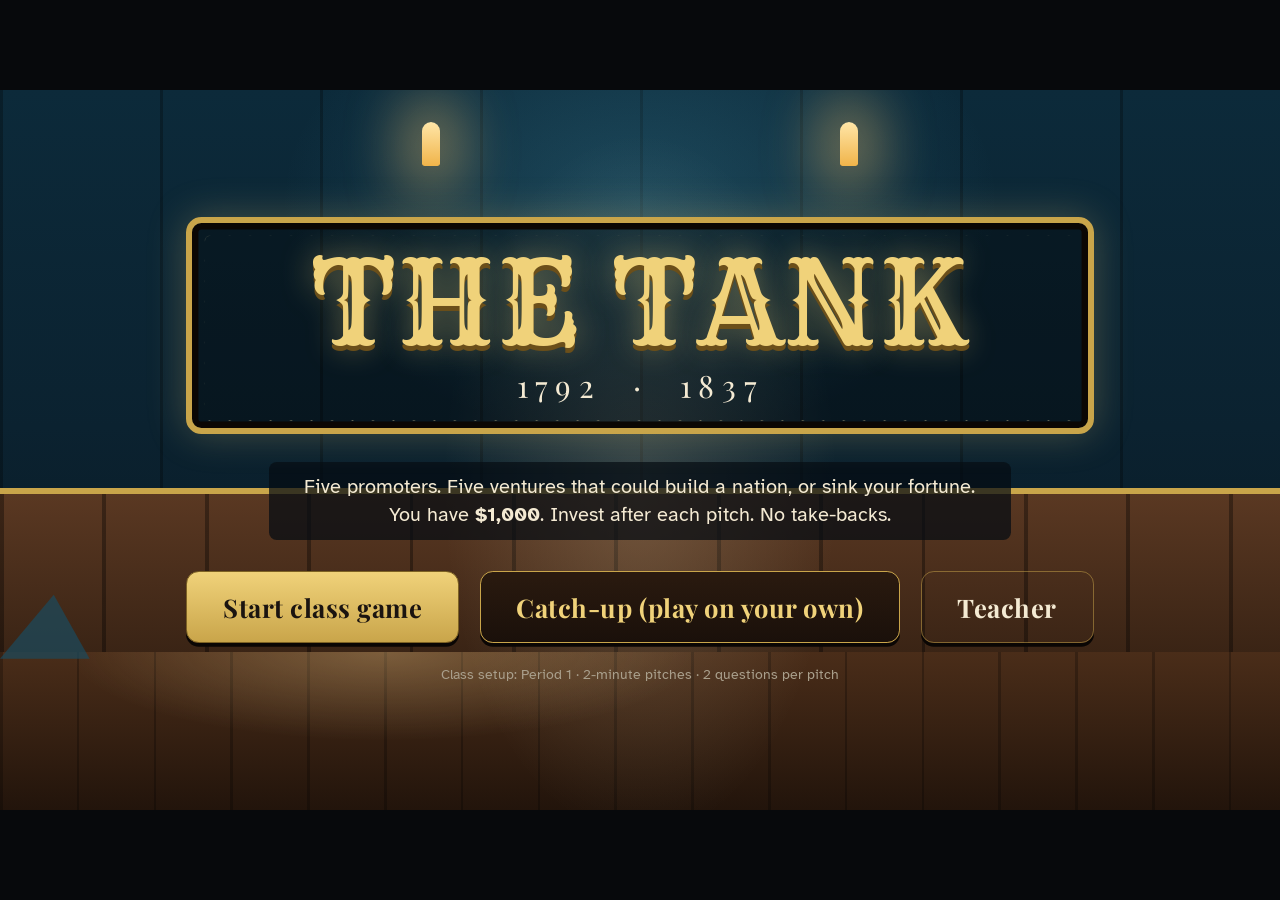
==== index.html @ 0b0d0261 "Build The Tank: Shark Tank-style Transportation Revolution game site Static GitHub Pages site for th" ====
<!doctype html>
<html lang="en">
<head>
  <meta charset="utf-8">
  <meta name="viewport" content="width=device-width, initial-scale=1">
  <title>The Tank: 1792–1837</title>
  <meta name="description" content="A Shark Tank-style investing game for the Transportation Revolution. Hear five pitches, invest $1,000, and find out where they are now.">
  <link rel="icon" href="data:image/svg+xml,%3Csvg xmlns='http://www.w3.org/2000/svg' viewBox='0 0 64 64'%3E%3Cpath d='M6 44 Q30 30 38 6 Q44 30 58 44 Z' fill='%23c9a54a'/%3E%3Cpath d='M2 50 Q17 42 32 50 T62 50' stroke='%232b8fa8' stroke-width='5' fill='none'/%3E%3C/svg%3E">
  <link rel="preconnect" href="https://fonts.googleapis.com">
  <link rel="preconnect" href="https://fonts.gstatic.com" crossorigin>
  <link href="https://fonts.googleapis.com/css2?family=Atkinson+Hyperlegible:ital,wght@0,400;0,700;1,400&family=Playfair+Display:ital,wght@0,700;0,900;1,700&family=Rye&display=swap" rel="stylesheet">
  <link rel="stylesheet" href="css/style.css">
</head>
<body>
  <main id="app" class="screen" aria-live="polite">
    <noscript><p style="padding:2rem">The Tank needs JavaScript turned on.</p></noscript>
  </main>
  <script type="module" src="js/app.js"></script>
</body>
</html>
---- css/style.css ----
/* The Tank: a Shark Tank set, lit by gaslight, in the early republic.
   Everything is sized in cqw (percent of the 16:9 screen width) so it reads the same on a
   projector, a laptop and a Chromebook. */

:root {
  --night: #07090c;
  --tank: #0b2230;          /* the blue wash of the set */
  --tank-2: #12394b;
  --water: #2b8fa8;
  --wood: #3a2415;
  --wood-2: #5a3822;
  --brass: #c9a54a;
  --brass-2: #f0d27a;
  --cream: #f4ead3;
  --paper: #efe3c6;
  --ink: #1b1410;
  --red: #b3342e;
  --green: #4f8a4a;
  --muted: #a99f8c;
  --display: 'Rye', 'Playfair Display', Georgia, serif;
  --serif: 'Playfair Display', Georgia, serif;
  --sans: 'Atkinson Hyperlegible', system-ui, sans-serif;
}

* { box-sizing: border-box; }
html, body { margin: 0; height: 100%; }
body {
  background: var(--night);
  color: var(--cream);
  font-family: var(--sans);
  display: grid;
  place-items: center;
  overflow: hidden;
}

/* 16:9 screen, letterboxed */
.screen {
  position: relative;
  width: min(100vw, 177.78vh);
  height: min(56.25vw, 100vh);
  container-type: size;
  overflow: hidden;
  background: var(--tank);
  font-size: 1.6cqw;
}

button { font: inherit; color: inherit; cursor: pointer; }
button:focus-visible, input:focus-visible, select:focus-visible { outline: 0.25cqw solid var(--brass-2); outline-offset: 0.2cqw; }

/* ---------- the set ---------- */
.set { position: absolute; inset: 0; }
.set .wall {
  position: absolute; inset: 0 0 22% 0;
  background:
    radial-gradient(ellipse 40% 60% at 50% 20%, rgba(90,190,220,.22), transparent 70%),
    repeating-linear-gradient(90deg, rgba(0,0,0,.28) 0 0.25cqw, transparent 0.25cqw 12.5cqw),
    linear-gradient(180deg, #0c2a3a 0%, #0b2230 60%, #081a25 100%);
}
.set .wall::after {           /* wainscot */
  content: ''; position: absolute; left: 0; right: 0; bottom: 0; height: 28%;
  background:
    repeating-linear-gradient(90deg, rgba(0,0,0,.35) 0 0.3cqw, transparent 0.3cqw 8cqw),
    linear-gradient(180deg, var(--wood-2), var(--wood));
  border-top: 0.5cqw solid var(--brass);
}
.set .floor {
  position: absolute; left: 0; right: 0; bottom: 0; height: 22%;
  background:
    radial-gradient(ellipse 35% 80% at 30% 0%, rgba(255,220,150,.28), transparent 70%),
    repeating-linear-gradient(90deg, rgba(0,0,0,.25) 0 0.2cqw, transparent 0.2cqw 6cqw),
    linear-gradient(180deg, #4a2d19, #22140b);
}
.set .lamp { position: absolute; top: 12%; width: 2cqw; height: 5cqw; border-radius: 1cqw 1cqw 0.3cqw 0.3cqw;
  background: linear-gradient(#ffe6a8, #f0b44a); box-shadow: 0 0 4cqw 2cqw rgba(255,200,110,.35); }
.set .lamp { top: 4.5%; width: 1.4cqw; height: 3.4cqw; }
.set .lamp.l { left: 33%; } .set .lamp.r { right: 33%; }
.set .sign {
  position: absolute; top: 3.5%; left: 50%; transform: translateX(-50%);
  font-family: var(--display); font-size: 3cqw; letter-spacing: .3cqw; color: var(--brass-2);
  padding: .4cqw 2cqw; border: .3cqw solid var(--brass); border-radius: .4cqw;
  background: rgba(0,0,0,.35); text-shadow: 0 0 1.2cqw rgba(240,210,122,.5);
}
.spot { position: absolute; pointer-events: none; inset: 0;
  background: radial-gradient(ellipse 22% 70% at var(--spot-x, 25%) 55%, rgba(255,236,190,.18), transparent 70%); }

/* ---------- common UI ---------- */
.btn {
  display: inline-flex; align-items: center; gap: .6em; justify-content: center;
  padding: .7em 1.4em; border-radius: .5em; border: .15cqw solid var(--brass);
  background: linear-gradient(180deg, #2a1a0f, #1a100a); color: var(--brass-2);
  font-family: var(--serif); font-weight: 700; font-size: 1.5cqw; letter-spacing: .02em;
  box-shadow: 0 .3cqw 0 #0a0604, 0 0 0 transparent; transition: transform .08s, box-shadow .2s;
}
.btn:hover { box-shadow: 0 .3cqw 0 #0a0604, 0 0 1.5cqw rgba(240,210,122,.25); }
.btn:active { transform: translateY(.2cqw); box-shadow: 0 .1cqw 0 #0a0604; }
.btn.primary { background: linear-gradient(180deg, var(--brass-2), var(--brass)); color: var(--ink); border-color: #7d6224; }
.btn.ghost { background: transparent; border-color: rgba(201,165,74,.5); color: var(--cream); }
.btn.big { font-size: 2cqw; }
.btn.small { font-size: 1.1cqw; padding: .45em .9em; }
.btn[disabled] { opacity: .4; cursor: default; }

.kicker { font-family: var(--sans); text-transform: uppercase; letter-spacing: .25em; font-size: 1.1cqw; color: var(--brass); font-weight: 700; }
.panel {
  background: rgba(5,12,18,.78); border: .15cqw solid rgba(201,165,74,.45); border-radius: .8cqw;
  box-shadow: 0 1cqw 3cqw rgba(0,0,0,.5); backdrop-filter: blur(4px);
}
.topbar {
  position: absolute; top: 1.4cqw; left: 1.6cqw; right: 1.6cqw; display: flex; justify-content: space-between; align-items: center;
  z-index: 5; pointer-events: none;
}
.topbar > * { pointer-events: auto; }
.chip { font-size: 1.05cqw; padding: .35em .8em; border-radius: 99em; background: rgba(0,0,0,.45); border: .1cqw solid rgba(201,165,74,.4); color: var(--cream); }
.chip b { color: var(--brass-2); }
.homebtn { background: none; border: none; color: var(--muted); font-size: 1.05cqw; }
.homebtn:hover { color: var(--cream); }

/* ---------- lobby ---------- */
.lobby { position: absolute; inset: 0; display: grid; place-items: center; text-align: center; }
.marquee { position: relative; padding: 2.4cqw 5cqw 2.2cqw; }
.marquee .bulbs { position: absolute; inset: 0; border: .5cqw solid var(--brass); border-radius: 1.2cqw;
  background: rgba(0,0,0,.35);
  box-shadow: inset 0 0 0 .5cqw #0b0704, 0 0 3cqw rgba(240,210,122,.25); }
.marquee .bulbs::before { content: ''; position: absolute; inset: .55cqw; border-radius: .8cqw;
  background: radial-gradient(circle, #ffe9a8 0 .28cqw, transparent .32cqw) 0 0 / 1.6cqw 1.6cqw;
  -webkit-mask: linear-gradient(#000 0 0) content-box, linear-gradient(#000 0 0); -webkit-mask-composite: xor; mask-composite: exclude;
  padding: .45cqw; animation: bulbs 1.6s steps(2) infinite; }
@keyframes bulbs { 50% { opacity: .55; } }
.marquee h1 { position: relative; margin: 0; font-family: var(--display); font-weight: 400; font-size: 9cqw; line-height: .95; color: var(--brass-2);
  text-shadow: 0 .4cqw 0 #6b4f1a, 0 0 2.5cqw rgba(240,210,122,.45); letter-spacing: .2cqw; }
.marquee .years { position: relative; font-family: var(--serif); font-size: 2.4cqw; color: var(--cream); letter-spacing: .6cqw; margin-top: .6cqw; }
.lobby .sub { background: rgba(5,12,18,.72); padding: .8cqw 1.6cqw; border-radius: .6cqw; font-size: 1.6cqw; color: var(--cream); max-width: 58cqw; margin: 2.2cqw auto 2.4cqw; line-height: 1.4; }
.lobby .choices { display: flex; gap: 1.6cqw; justify-content: center; flex-wrap: wrap; }
.lobby .meta { margin-top: 1.8cqw; font-size: 1.1cqw; color: var(--muted); }
.fin { position: absolute; bottom: 21%; width: 7cqw; height: 5cqw; background: #1a4a5e; clip-path: polygon(0 100%, 60% 0, 100% 100%); opacity: .7; animation: swim 14s linear infinite; }
@keyframes swim { from { left: -8%; } to { left: 108%; } }

/* ---------- character ---------- */
.actor { position: absolute; bottom: 4%; left: 4%; height: 84%; aspect-ratio: 400 / 520; z-index: 2; transition: left .9s cubic-bezier(.2,.8,.2,1), opacity .5s; }
.actor.offstage { left: -40%; opacity: 0; }
.actor svg.char, .actor .sprite { width: 100%; height: 100%; display: block; overflow: visible; }
.actor .sprite { position: relative; }
.actor .sprite img { position: absolute; inset: 0; width: 100%; height: 100%; object-fit: contain; object-position: bottom; visibility: hidden; }
.actor .bob, .actor .sprite { animation: breathe 3.2s ease-in-out infinite; transform-origin: 50% 100%; }
.actor.talking .bob, .actor.talking .sprite { animation-duration: 1.6s; }
@keyframes breathe { 50% { transform: translateY(-.4%) scaleY(1.006); } }
.actor .m-mid, .actor .m-open, .actor .eyes-shut { display: none; }
.actor[data-mouth="mid"] .m-closed, .actor[data-mouth="open"] .m-closed { display: none; }
.actor[data-mouth="mid"] .m-mid, .actor[data-mouth="open"] .m-open { display: inline; }
.actor[data-blink="1"] .eyes-open { display: none; }
.actor[data-blink="1"] .eyes-shut { display: inline; }
.actor .shadow { position: absolute; left: 12%; right: 12%; bottom: -2%; height: 5%; border-radius: 50%; background: rgba(0,0,0,.45); filter: blur(.6cqw); z-index: -1; }

/* ---------- intro (the hallway) ---------- */
.intro { position: absolute; inset: 0; }
.intro .card { position: absolute; right: 5%; top: 16%; width: 50%; padding: 2.4cqw 2.8cqw; }
.intro .year { font-family: var(--display); font-size: 10cqw; line-height: .9; color: var(--brass-2); text-shadow: 0 .4cqw 0 #6b4f1a; }
.intro .place { font-family: var(--serif); font-style: italic; font-size: 2.2cqw; color: var(--cream); margin: .4cqw 0 1.6cqw; }
.intro .who { font-family: var(--serif); font-size: 3cqw; font-weight: 900; color: var(--cream); margin: 0; }
.intro .role { color: var(--muted); font-size: 1.35cqw; margin: .3cqw 0 1cqw; }
.intro .tagline { font-style: italic; font-size: 1.5cqw; margin-bottom: 1.4cqw; }
.intro .seeking { border-top: .12cqw solid rgba(201,165,74,.4); padding-top: 1.2cqw; font-size: 1.6cqw; }
.intro .seeking b { color: var(--brass-2); font-family: var(--serif); }
.intro .go { margin-top: 1.8cqw; display: flex; gap: 1cqw; align-items: center; }
.door { position: absolute; left: 3%; top: 10%; width: 36%; height: 72%; border: .5cqw solid var(--brass); border-bottom: none; border-radius: 16cqw 16cqw 0 0;
  background: radial-gradient(ellipse at 50% 100%, rgba(255,230,170,.35), rgba(0,0,0,.6) 70%); }
.stamp-year { animation: stampin .5s cubic-bezier(.2,1.6,.4,1) both; }
@keyframes stampin { from { transform: scale(1.6); opacity: 0; } }

/* ---------- pitch ---------- */
.easel { position: absolute; right: 4%; top: 13%; width: 46%; height: 50%; }
.exhibit {
  position: absolute; inset: 0; background: var(--paper); color: var(--ink); border-radius: .4cqw;
  box-shadow: 0 1.4cqw 3cqw rgba(0,0,0,.55), inset 0 0 6cqw rgba(120,90,40,.25);
  padding: 2.4cqw 2.8cqw; display: flex; flex-direction: column; justify-content: center;
  border: .5cqw solid #6b4a2b; transform: rotate(-.8deg);
  animation: flip .45s cubic-bezier(.2,.9,.3,1.2) both;
}
.exhibit.empty { display: none; }
@keyframes flip { from { transform: rotate(-.8deg) translateY(-4%) rotateX(35deg); opacity: 0; } }
.exhibit .label { font-weight: 700; letter-spacing: .3em; font-size: 1.1cqw; color: var(--red); text-transform: uppercase; }
.exhibit .big { font-family: var(--serif); font-weight: 900; font-size: 4.6cqw; line-height: 1.02; margin: .6cqw 0 .8cqw; }
.exhibit .small { font-size: 1.8cqw; line-height: 1.3; color: #3b2e22; }
.exhibit .art { position: absolute; right: 2cqw; bottom: 1.4cqw; width: 11cqw; opacity: .9; }
.exhibit-tabs { position: absolute; right: 4%; top: 64.5%; width: 46%; display: flex; gap: .5cqw; flex-wrap: wrap; }
.exhibit-tabs span { font-size: .95cqw; padding: .2em .6em; border-radius: .3em; background: rgba(244,234,211,.14); color: var(--cream); }

.captions { position: absolute; left: 3%; right: 3%; bottom: 9%; z-index: 4; text-align: center; min-height: 11cqw; display: flex; align-items: flex-end; justify-content: center; }
.captions .line { display: inline; font-size: 2.35cqw; line-height: 1.45; font-weight: 700; padding: .25em .6em; border-radius: .3em;
  background: rgba(3,8,12,.82); box-decoration-break: clone; -webkit-box-decoration-break: clone; }
.captions .w { color: rgba(244,234,211,.45); transition: color .12s; }
.captions .w.said { color: var(--cream); }
.captions.off { display: none; }

.transport { position: absolute; left: 3%; right: 3%; bottom: 2.2%; z-index: 5; display: flex; align-items: center; gap: 1cqw; }
.transport .bar { flex: 1; height: .5cqw; background: rgba(255,255,255,.15); border-radius: 1cqw; overflow: hidden; cursor: pointer; }
.transport .bar i { display: block; height: 100%; width: 0; background: var(--brass); }
.transport .time { font-variant-numeric: tabular-nums; font-size: 1.05cqw; color: var(--muted); min-width: 8cqw; text-align: center; }
.icon { width: 3.2cqw; height: 3.2cqw; border-radius: 50%; border: .12cqw solid rgba(201,165,74,.6); background: rgba(0,0,0,.45); color: var(--brass-2);
  display: grid; place-items: center; font-size: 1.3cqw; padding: 0; }
.icon svg { width: 45%; height: 45%; fill: currentColor; }
.bigplay { position: absolute; left: 50%; top: 42%; transform: translate(-50%, -50%); z-index: 6; }

/* ---------- questions ---------- */
.qa { position: absolute; inset: 0; }
.qa .actor { height: 62%; left: 1%; bottom: 3%; }
.qa .head { position: absolute; left: 4%; top: 9%; right: 4%; display: flex; justify-content: space-between; align-items: end; }
.qa h2, .decide h2, .closed h2, .reveal h2 { font-family: var(--serif); font-weight: 900; font-size: 3.2cqw; margin: .2cqw 0 0; color: var(--cream); }
.qa .count { font-size: 1.4cqw; color: var(--brass-2); }
.qlist { position: absolute; right: 4%; top: 20%; width: 50%; display: flex; flex-direction: column; gap: .8cqw; }
.qbtn { text-align: left; padding: 1cqw 1.3cqw; border-radius: .6cqw; border: .12cqw solid rgba(201,165,74,.45); background: rgba(5,12,18,.8); font-size: 1.55cqw; line-height: 1.3; display: flex; gap: 1cqw; align-items: baseline; }
.qbtn .n { font-family: var(--display); color: var(--brass); font-size: 1.4cqw; min-width: 1.6cqw; }
.qbtn:hover { border-color: var(--brass-2); background: rgba(20,40,55,.9); }
.qbtn.asked { border-color: var(--water); background: rgba(43,143,168,.18); }
.qbtn.asked::after { content: 'asked'; margin-left: auto; font-size: .95cqw; text-transform: uppercase; letter-spacing: .15em; color: var(--water); }
.qbtn.spent { opacity: .38; }
.bubble { position: absolute; left: 26%; top: 20%; width: 44%; max-height: 64%; overflow: auto; padding: 1.8cqw 2cqw; background: var(--cream); color: var(--ink); border-radius: 1.2cqw;
  font-size: 1.85cqw; line-height: 1.45; box-shadow: 0 1cqw 3cqw rgba(0,0,0,.5); z-index: 4; }
.bubble::before { content: ''; position: absolute; left: -1.6cqw; top: 40%; border: 1cqw solid transparent; border-right: 1.6cqw solid var(--cream); }
.bubble .asked-q { font-weight: 700; color: #6b4a2b; font-size: 1.35cqw; margin-bottom: .8cqw; }
.bubble .caret { display: inline-block; width: .5ch; background: var(--ink); animation: blink 1s steps(2) infinite; }
@keyframes blink { 50% { opacity: 0; } }
.bubble .back { margin-top: 1.2cqw; }
.bubble .back .btn { font-size: 1.2cqw; }
.qa .foot { position: absolute; right: 4%; bottom: 5%; display: flex; gap: 1cqw; }

/* ---------- decision ---------- */
.decide, .closed { position: absolute; inset: 0; display: grid; place-items: center; }
.decide .panel, .closed .panel { width: 64%; padding: 2.6cqw 3.2cqw; text-align: center; }
.decide p, .closed p { font-size: 1.7cqw; line-height: 1.45; margin: .8cqw 0; }
.decide .rules { text-align: left; margin: 1.4cqw auto; max-width: 46cqw; font-size: 1.5cqw; line-height: 1.5; }
.decide .rules li { margin: .3cqw 0; }
.timer { font-family: var(--display); font-size: 7cqw; color: var(--brass-2); margin: .6cqw 0; font-variant-numeric: tabular-nums; }
.timer.done { color: var(--red); animation: blink 1s steps(2) 3; }
.final-banner { display: inline-block; background: var(--red); color: #fff; font-weight: 700; letter-spacing: .15em; text-transform: uppercase; font-size: 1.2cqw; padding: .4em 1em; border-radius: .3em; margin-bottom: .6cqw; }
.ledger { display: flex; gap: 1.2cqw; justify-content: center; align-items: stretch; margin: 1.4cqw 0; }
.ledger .cell { background: rgba(0,0,0,.35); border-radius: .6cqw; padding: .9cqw 1.4cqw; min-width: 13cqw; }
.ledger .cell .k { font-size: 1cqw; letter-spacing: .15em; text-transform: uppercase; color: var(--muted); }
.ledger .cell .v { font-family: var(--serif); font-weight: 900; font-size: 2.8cqw; color: var(--brass-2); font-variant-numeric: tabular-nums; }
.offer { display: flex; justify-content: center; align-items: center; gap: 1cqw; margin: 1cqw 0 1.4cqw; }
.offer label { font-size: 1.6cqw; }
.money { display: inline-flex; align-items: center; background: var(--cream); color: var(--ink); border-radius: .5cqw; padding: 0 .8cqw; font-size: 2.6cqw; font-family: var(--serif); font-weight: 900; }
.money input { width: 12cqw; border: none; background: transparent; font: inherit; color: inherit; padding: .4cqw .2cqw; }
.money input:focus { outline: none; }
input[type=range].slider { width: 60%; accent-color: var(--brass); }
.err { color: #ff9b8f; font-size: 1.3cqw; min-height: 1.6cqw; }

/* ---------- reveal ---------- */
.reveal { position: absolute; inset: 0; }
.paper {
  position: absolute; left: 42%; top: 48%; width: 64%; height: 80%; transform: translate(-50%, -50%) rotate(-.6deg);
  background: var(--paper); color: var(--ink); padding: 2cqw 3cqw; border-radius: .2cqw;
  box-shadow: 0 2cqw 5cqw rgba(0,0,0,.6), inset 0 0 8cqw rgba(120,90,40,.3);
  animation: spin-in .9s cubic-bezier(.2,.9,.3,1) both; display: flex; flex-direction: column;
}
@keyframes spin-in { from { transform: translate(-50%, -50%) rotate(-540deg) scale(.1); opacity: 0; } }
.paper .mast { text-align: center; border-bottom: .35cqw double var(--ink); padding-bottom: .4cqw; }
.paper .mast .name { font-family: var(--display); font-size: 3.4cqw; letter-spacing: .1cqw; }
.paper .mast .dateline { display: flex; justify-content: space-between; font-size: 1cqw; letter-spacing: .15em; text-transform: uppercase; border-top: .12cqw solid var(--ink); margin-top: .3cqw; padding-top: .3cqw; }
.paper h3 { font-family: var(--serif); font-weight: 900; font-size: 3.4cqw; line-height: 1.05; margin: 1cqw 0 .3cqw; text-align: center; text-transform: uppercase; }
.paper .subhead { font-family: var(--serif); font-style: italic; text-align: center; font-size: 1.7cqw; margin-bottom: 1cqw; }
.paper .cols { columns: 2; column-gap: 2.4cqw; column-rule: .1cqw solid rgba(27,20,16,.35); font-size: 1.32cqw; line-height: 1.42; flex: 1; overflow: hidden; }
.paper .cols p { margin: 0 0 .7cqw; }
.paper .impact { font-weight: 700; }
.payout-stamp {
  position: absolute; right: 2.5%; top: 38%; width: 21%; transform: rotate(-7deg); z-index: 3;
  border: .45cqw solid var(--red); color: var(--red); background: rgba(239,227,198,.9); border-radius: .6cqw; padding: .6cqw 1.4cqw; text-align: center;
  font-family: var(--serif); font-weight: 900; animation: stampin .45s cubic-bezier(.2,1.6,.4,1) 1s both;
}
.payout-stamp.win { border-color: var(--green); color: var(--green); }
.payout-stamp .k { font-size: 1.05cqw; letter-spacing: .2em; text-transform: uppercase; }
.payout-stamp .v { font-size: 4.2cqw; line-height: 1; }
.payout-stamp .you { font-family: var(--sans); font-size: 1.2cqw; margin-top: .3cqw; color: var(--ink); }
.reveal .nav { position: absolute; bottom: 4%; right: 2.5%; width: 21%; display: flex; flex-direction: column-reverse; align-items: stretch; gap: .8cqw; z-index: 5; }
.reveal .curtain { position: absolute; inset: 0; display: grid; place-items: center; text-align: center; }
.reveal .curtain .panel { padding: 3cqw 4cqw; width: 60%; }
.summary { width: 100%; border-collapse: collapse; font-size: 1.5cqw; margin: 1cqw 0; }
.summary th, .summary td { padding: .5cqw .8cqw; border-bottom: .1cqw solid rgba(201,165,74,.3); text-align: left; }
.summary td.num, .summary th.num { text-align: right; font-variant-numeric: tabular-nums; }
.summary tfoot td { font-weight: 700; color: var(--brass-2); border-bottom: none; font-size: 1.8cqw; }

/* ---------- teacher ---------- */
.teacher { position: absolute; inset: 0; display: flex; flex-direction: column; padding: 4.5cqw 3cqw 2cqw; }
.teacher h2 { font-family: var(--serif); font-size: 2.6cqw; margin: 0 0 1cqw; }
.tabs { display: flex; gap: .5cqw; border-bottom: .12cqw solid rgba(201,165,74,.4); margin-bottom: 1.4cqw; }
.tabs button { background: none; border: none; padding: .7cqw 1.2cqw; font-size: 1.3cqw; color: var(--muted); border-bottom: .3cqw solid transparent; }
.tabs button[aria-selected="true"] { color: var(--brass-2); border-color: var(--brass); }
.tpane { flex: 1; overflow: auto; font-size: 1.3cqw; line-height: 1.45; padding-right: 1cqw; }
.tpane h3 { font-family: var(--serif); font-size: 1.8cqw; margin: 1.4cqw 0 .6cqw; color: var(--brass-2); }
.tpane .row { display: flex; gap: 1.2cqw; align-items: center; margin: .8cqw 0; flex-wrap: wrap; }
.tpane select, .tpane input[type=number], .tpane input[type=text], .tpane input[type=password] {
  font: inherit; background: var(--cream); color: var(--ink); border: none; border-radius: .4cqw; padding: .4cqw .7cqw; }
.order { list-style: none; padding: 0; margin: .6cqw 0; display: flex; flex-direction: column; gap: .5cqw; max-width: 60cqw; }
.order li { display: flex; align-items: center; gap: 1cqw; background: rgba(0,0,0,.35); border-radius: .4cqw; padding: .5cqw .9cqw; }
.order li .n { font-family: var(--display); color: var(--brass); width: 2cqw; }
.order li .t { flex: 1; }
.lock { position: absolute; inset: 0; display: grid; place-items: center; }
.lock .panel { padding: 3cqw 3.6cqw; width: 44%; text-align: center; }
.lock input { font-size: 1.8cqw; width: 100%; margin: 1.2cqw 0 .6cqw; padding: .6cqw 1cqw; border-radius: .5cqw; border: none; background: var(--cream); color: var(--ink); text-align: center; }
.calc { border-collapse: collapse; font-size: 1.4cqw; }
.calc td, .calc th { padding: .4cqw .8cqw; text-align: left; border-bottom: .1cqw solid rgba(201,165,74,.25); }
.calc td.num { text-align: right; font-variant-numeric: tabular-nums; }
.calc input { width: 9cqw; }
.note-list { margin: .3cqw 0 1cqw 1.2cqw; padding: 0; }
.note-list li { margin: .3cqw 0; }
.faqnote { margin: .5cqw 0 .9cqw; }
.faqnote .q { font-weight: 700; }
.faqnote .n { color: var(--muted); }
.board { border-collapse: collapse; font-size: 1.3cqw; margin-top: .6cqw; }
.board td, .board th { padding: .35cqw .7cqw; border-bottom: .1cqw solid rgba(201,165,74,.25); }
.board td.num { text-align: right; font-variant-numeric: tabular-nums; }
.board input { width: 7cqw; }
.board input.name { width: 12cqw; }

.toast { position: absolute; left: 50%; bottom: 4%; transform: translateX(-50%); background: var(--cream); color: var(--ink); padding: .6cqw 1.4cqw; border-radius: .5cqw; font-size: 1.3cqw; z-index: 20; }

@media (prefers-reduced-motion: reduce) {
  *, *::before, *::after { animation-duration: .01ms !important; animation-iteration-count: 1 !important; transition-duration: .01ms !important; }
}
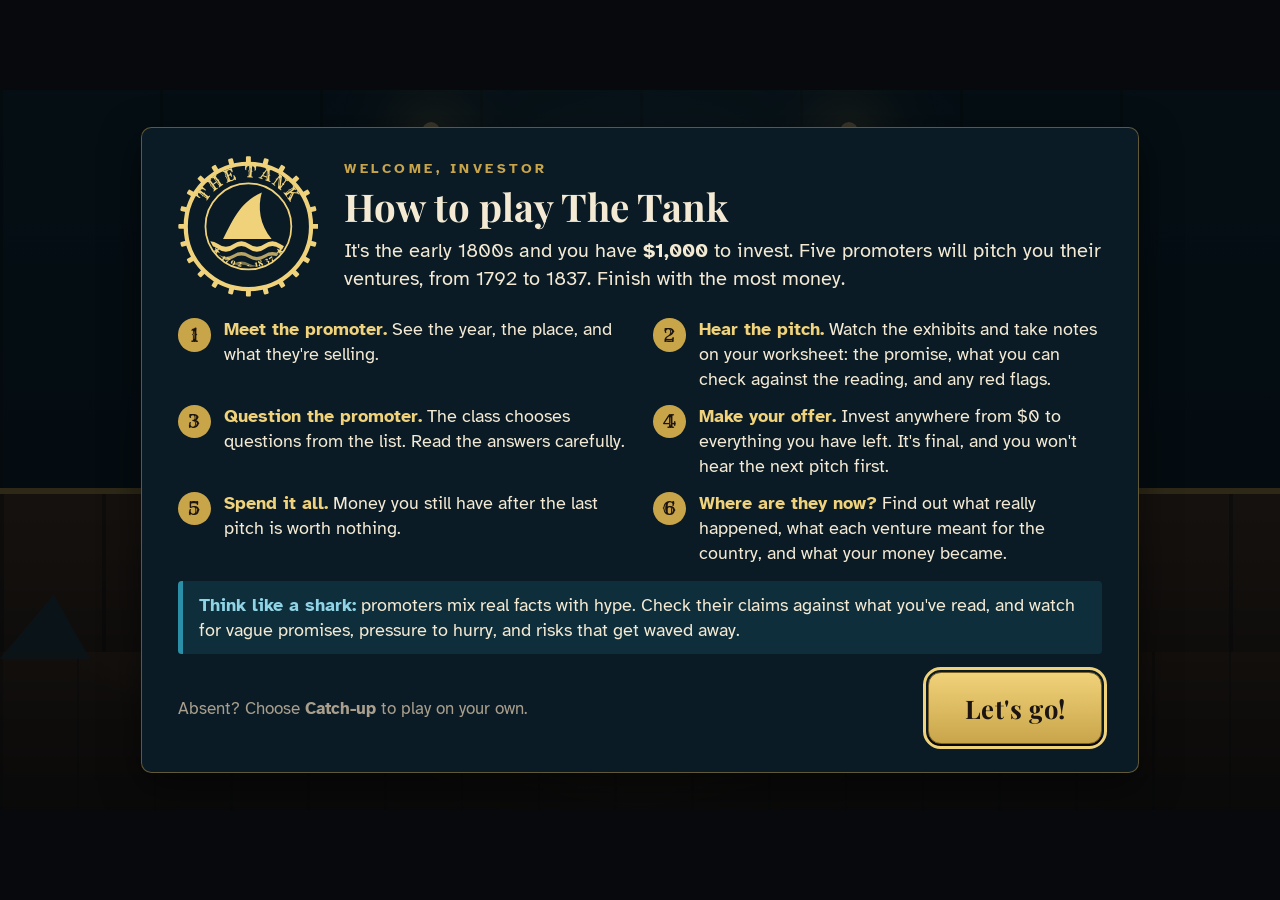
==== commit eddd650e: "Add wall emblem, venture logos on podiums, directions panel, clear button - "The Tank" emblem (js/ta" ====
--- a/index.html
+++ b/index.html
@@ -6,9 +6,7 @@
   <title>The Tank: 1792–1837</title>
   <meta name="description" content="A Shark Tank-style investing game for the Transportation Revolution. Hear five pitches, invest $1,000, and find out where they are now.">
   <link rel="icon" href="data:image/svg+xml,%3Csvg xmlns='http://www.w3.org/2000/svg' viewBox='0 0 64 64'%3E%3Cpath d='M6 44 Q30 30 38 6 Q44 30 58 44 Z' fill='%23c9a54a'/%3E%3Cpath d='M2 50 Q17 42 32 50 T62 50' stroke='%232b8fa8' stroke-width='5' fill='none'/%3E%3C/svg%3E">
-  <link rel="preconnect" href="https://fonts.googleapis.com">
-  <link rel="preconnect" href="https://fonts.gstatic.com" crossorigin>
-  <link href="https://fonts.googleapis.com/css2?family=Atkinson+Hyperlegible:ital,wght@0,400;0,700;1,400&family=Playfair+Display:ital,wght@0,700;0,900;1,700&family=Rye&display=swap" rel="stylesheet">
+  <link rel="stylesheet" href="css/fonts.css">
   <link rel="stylesheet" href="css/style.css">
 </head>
 <body>
--- a/css/fonts.css
+++ b/css/fonts.css
@@ -0,0 +1,12 @@
+/* Self-hosted fonts (latin subset), so the site works even where Google Fonts is blocked. */
+@font-face { font-family: 'Abril Fatface'; font-style: normal; font-weight: 400; font-display: swap; src: url(../assets/fonts/abril-fatface-400.woff2) format('woff2'); }
+@font-face { font-family: 'Alfa Slab One'; font-style: normal; font-weight: 400; font-display: swap; src: url(../assets/fonts/alfa-slab-one-400.woff2) format('woff2'); }
+@font-face { font-family: 'Atkinson Hyperlegible'; font-style: italic; font-weight: 400; font-display: swap; src: url(../assets/fonts/atkinson-hyperlegible-400-italic.woff2) format('woff2'); }
+@font-face { font-family: 'Atkinson Hyperlegible'; font-style: normal; font-weight: 400; font-display: swap; src: url(../assets/fonts/atkinson-hyperlegible-400.woff2) format('woff2'); }
+@font-face { font-family: 'Atkinson Hyperlegible'; font-style: normal; font-weight: 700; font-display: swap; src: url(../assets/fonts/atkinson-hyperlegible-700.woff2) format('woff2'); }
+@font-face { font-family: 'Lobster'; font-style: normal; font-weight: 400; font-display: swap; src: url(../assets/fonts/lobster-400.woff2) format('woff2'); }
+@font-face { font-family: 'Playfair Display'; font-style: italic; font-weight: 700; font-display: swap; src: url(../assets/fonts/playfair-display-700-italic.woff2) format('woff2'); }
+@font-face { font-family: 'Playfair Display'; font-style: normal; font-weight: 700; font-display: swap; src: url(../assets/fonts/playfair-display-700.woff2) format('woff2'); }
+@font-face { font-family: 'Playfair Display'; font-style: normal; font-weight: 900; font-display: swap; src: url(../assets/fonts/playfair-display-900.woff2) format('woff2'); }
+@font-face { font-family: 'Rye'; font-style: normal; font-weight: 400; font-display: swap; src: url(../assets/fonts/rye-400.woff2) format('woff2'); }
+@font-face { font-family: 'Sancreek'; font-style: normal; font-weight: 400; font-display: swap; src: url(../assets/fonts/sancreek-400.woff2) format('woff2'); }
--- a/css/style.css
+++ b/css/style.css
@@ -137,6 +137,7 @@
 /* ---------- character ---------- */
 .actor { position: absolute; bottom: 4%; left: 4%; height: 84%; aspect-ratio: 400 / 520; z-index: 2; transition: left .9s cubic-bezier(.2,.8,.2,1), opacity .5s; }
 .actor.offstage { left: -40%; opacity: 0; }
+.actor:has(.sprite) { bottom: 0; }
 .actor svg.char, .actor .sprite { width: 100%; height: 100%; display: block; overflow: visible; }
 .actor .sprite { position: relative; }
 .actor .sprite img { position: absolute; inset: 0; width: 100%; height: 100%; object-fit: contain; object-position: bottom; visibility: hidden; }
@@ -152,46 +153,73 @@
 
 /* ---------- intro (the hallway) ---------- */
 .intro { position: absolute; inset: 0; }
-.intro .card { position: absolute; right: 5%; top: 16%; width: 50%; padding: 2.4cqw 2.8cqw; }
-.intro .year { font-family: var(--display); font-size: 10cqw; line-height: .9; color: var(--brass-2); text-shadow: 0 .4cqw 0 #6b4f1a; }
-.intro .place { font-family: var(--serif); font-style: italic; font-size: 2.2cqw; color: var(--cream); margin: .4cqw 0 1.6cqw; }
+.intro .card { position: absolute; right: 4%; top: 12%; width: 52%; padding: 1.8cqw 2.6cqw; }
+.intro .year { font-family: var(--display); font-size: 7cqw; line-height: .9; color: var(--brass-2); text-shadow: 0 .4cqw 0 #6b4f1a; }
+.intro .place { font-family: var(--serif); font-style: italic; font-size: 2cqw; color: var(--cream); margin: .2cqw 0 1cqw; }
 .intro .who { font-family: var(--serif); font-size: 3cqw; font-weight: 900; color: var(--cream); margin: 0; }
 .intro .role { color: var(--muted); font-size: 1.35cqw; margin: .3cqw 0 1cqw; }
-.intro .tagline { font-style: italic; font-size: 1.5cqw; margin-bottom: 1.4cqw; }
-.intro .seeking { border-top: .12cqw solid rgba(201,165,74,.4); padding-top: 1.2cqw; font-size: 1.6cqw; }
+.intro .tagline { font-style: italic; font-size: 1.4cqw; margin-bottom: 1cqw; }
+.intro .seeking { border-top: .12cqw solid rgba(201,165,74,.4); padding-top: 1cqw; font-size: 1.5cqw; }
 .intro .seeking b { color: var(--brass-2); font-family: var(--serif); }
-.intro .go { margin-top: 1.8cqw; display: flex; gap: 1cqw; align-items: center; }
+.prospectus { display: grid; grid-template-columns: auto 1fr; gap: .45cqw 1.2cqw; margin: 1.1cqw 0 0; font-size: 1.3cqw; line-height: 1.3; }
+.prospectus dt { color: var(--brass); font-weight: 700; text-transform: uppercase; letter-spacing: .08em; font-size: .95cqw; padding-top: .2cqw; }
+.prospectus dd { margin: 0; color: var(--cream); }
+.intro .go { margin-top: 1.4cqw; display: flex; gap: 1cqw; align-items: center; }
 .door { position: absolute; left: 3%; top: 10%; width: 36%; height: 72%; border: .5cqw solid var(--brass); border-bottom: none; border-radius: 16cqw 16cqw 0 0;
   background: radial-gradient(ellipse at 50% 100%, rgba(255,230,170,.35), rgba(0,0,0,.6) 70%); }
 .stamp-year { animation: stampin .5s cubic-bezier(.2,1.6,.4,1) both; }
 @keyframes stampin { from { transform: scale(1.6); opacity: 0; } }
 
 /* ---------- pitch ---------- */
-.easel { position: absolute; right: 4%; top: 13%; width: 46%; height: 50%; }
+.easel { position: absolute; right: 2.5%; top: 9%; width: 53%; z-index: 3; perspective: 120cqw; }
 .exhibit {
-  position: absolute; inset: 0; background: var(--paper); color: var(--ink); border-radius: .4cqw;
-  box-shadow: 0 1.4cqw 3cqw rgba(0,0,0,.55), inset 0 0 6cqw rgba(120,90,40,.25);
-  padding: 2.4cqw 2.8cqw; display: flex; flex-direction: column; justify-content: center;
-  border: .5cqw solid #6b4a2b; transform: rotate(-.8deg);
+  position: relative; background: var(--paper); color: var(--ink); border-radius: .5cqw;
+  box-shadow: 0 1.4cqw 3cqw rgba(0,0,0,.55), inset 0 0 6cqw rgba(120,90,40,.22);
+  padding: 1.3cqw 1.6cqw 1.4cqw; display: flex; flex-direction: column; gap: .5cqw;
+  border: .45cqw solid #6b4a2b; transform: rotate(-.5deg);
   animation: flip .45s cubic-bezier(.2,.9,.3,1.2) both;
 }
-.exhibit.empty { display: none; }
-@keyframes flip { from { transform: rotate(-.8deg) translateY(-4%) rotateX(35deg); opacity: 0; } }
-.exhibit .label { font-weight: 700; letter-spacing: .3em; font-size: 1.1cqw; color: var(--red); text-transform: uppercase; }
-.exhibit .big { font-family: var(--serif); font-weight: 900; font-size: 4.6cqw; line-height: 1.02; margin: .6cqw 0 .8cqw; }
-.exhibit .small { font-size: 1.8cqw; line-height: 1.3; color: #3b2e22; }
-.exhibit .art { position: absolute; right: 2cqw; bottom: 1.4cqw; width: 11cqw; opacity: .9; }
-.exhibit-tabs { position: absolute; right: 4%; top: 64.5%; width: 46%; display: flex; gap: .5cqw; flex-wrap: wrap; }
-.exhibit-tabs span { font-size: .95cqw; padding: .2em .6em; border-radius: .3em; background: rgba(244,234,211,.14); color: var(--cream); }
-
-.captions { position: absolute; left: 3%; right: 3%; bottom: 9%; z-index: 4; text-align: center; min-height: 11cqw; display: flex; align-items: flex-end; justify-content: center; }
+@keyframes flip { from { transform: rotate(-.5deg) translateY(-4%) rotateX(35deg); opacity: 0; } }
+.ex-head { display: flex; justify-content: space-between; align-items: center; }
+.exhibit .label { font-weight: 700; letter-spacing: .3em; font-size: 1cqw; color: var(--red); text-transform: uppercase; }
+.dots { display: flex; gap: .35cqw; }
+.dots i { width: .7cqw; height: .7cqw; border-radius: 50%; border: .12cqw solid #8a6a44; }
+.dots i.past { background: #8a6a44; }
+.dots i.now { background: var(--red); border-color: var(--red); }
+.ex-title { font-family: var(--serif); font-weight: 900; font-size: 2.7cqw; line-height: 1.05; }
+.ex-body { flex: 1; min-height: 0; display: grid; grid-template-columns: 63% 1fr; gap: 1.3cqw; align-items: start; }
+.ex-art { width: 100%; aspect-ratio: 400 / 300; background: #f7efdc; border: .15cqw solid #8a6a44; border-radius: .4cqw; overflow: hidden; }
+.ex-art svg { width: 100%; height: 100%; display: block; }
+.ex-lead { font-weight: 700; font-size: 1.5cqw; line-height: 1.3; margin-bottom: .6cqw; color: #3b2e22; }
+.ex-facts { margin: 0; padding-left: 1.2cqw; font-size: 1.32cqw; line-height: 1.35; color: #2a2019; }
+.ex-facts li { margin-bottom: .45cqw; }
+.ex-facts li::marker { color: var(--red); }
+
+/* exhibit gallery */
+.gallery { position: absolute; inset: 0; z-index: 30; background: #050b10; padding: 2.4cqw 3cqw; display: flex; flex-direction: column; }
+.g-head { display: flex; justify-content: space-between; align-items: end; margin-bottom: 1.4cqw; }
+.g-head h2 { font-family: var(--serif); font-size: 2.8cqw; margin: .2cqw 0 0; }
+.g-grid { flex: 1; overflow: auto; display: grid; grid-template-columns: repeat(5, 1fr); gap: 1.2cqw; align-content: start; }
+.g-thumb { padding: 0; border: .15cqw solid rgba(201,165,74,.5); border-radius: .6cqw; background: var(--paper); color: var(--ink); text-align: left; overflow: hidden; }
+.g-thumb:hover { border-color: var(--brass-2); transform: translateY(-.2cqw); }
+.g-art svg { width: 100%; display: block; aspect-ratio: 400 / 300; }
+.g-cap { padding: .6cqw .8cqw; font-size: 1.15cqw; line-height: 1.25; }
+.g-cap b { color: var(--red); margin-right: .3em; }
+.g-one { position: relative; flex: 1; }
+.g-one .exhibit { position: absolute; inset: 0 8% 1cqw; animation: none; transform: none; }
+.g-one .ex-title { font-size: 3.2cqw; }
+.g-one .ex-lead { font-size: 1.7cqw; }
+.g-one .ex-facts { font-size: 1.55cqw; }
+.g-nav { display: flex; justify-content: center; gap: 1cqw; }
+
+.captions { position: absolute; left: 38%; right: 2.5%; bottom: 9%; z-index: 4; text-align: center; min-height: 11cqw; display: flex; align-items: flex-end; justify-content: center; }
 .captions .line { display: inline; font-size: 2.35cqw; line-height: 1.45; font-weight: 700; padding: .25em .6em; border-radius: .3em;
   background: rgba(3,8,12,.82); box-decoration-break: clone; -webkit-box-decoration-break: clone; }
 .captions .w { color: rgba(244,234,211,.45); transition: color .12s; }
 .captions .w.said { color: var(--cream); }
 .captions.off { display: none; }
 
-.transport { position: absolute; left: 3%; right: 3%; bottom: 2.2%; z-index: 5; display: flex; align-items: center; gap: 1cqw; }
+.transport { position: absolute; left: 38%; right: 2.5%; bottom: 2.2%; z-index: 5; display: flex; align-items: center; gap: 1cqw; }
 .transport .bar { flex: 1; height: .5cqw; background: rgba(255,255,255,.15); border-radius: 1cqw; overflow: hidden; cursor: pointer; }
 .transport .bar i { display: block; height: 100%; width: 0; background: var(--brass); }
 .transport .time { font-variant-numeric: tabular-nums; font-size: 1.05cqw; color: var(--muted); min-width: 8cqw; text-align: center; }
@@ -271,6 +299,28 @@
 .payout-stamp .v { font-size: 4.2cqw; line-height: 1; }
 .payout-stamp .you { font-family: var(--sans); font-size: 1.2cqw; margin-top: .3cqw; color: var(--ink); }
 .reveal .nav { position: absolute; bottom: 4%; right: 2.5%; width: 21%; display: flex; flex-direction: column-reverse; align-items: stretch; gap: .8cqw; z-index: 5; }
+/* "why it mattered" and "big picture" */
+.why { position: absolute; left: 3%; top: 9%; width: 72%; height: 86%; padding: 1.8cqw 2.2cqw; display: flex; flex-direction: column; gap: 1cqw; }
+.why.big { width: 72%; }
+.why h2 .yr { font-family: var(--sans); font-size: 1.6cqw; color: var(--brass); font-weight: 700; margin-left: .6em; }
+.why-head { display: flex; justify-content: space-between; align-items: flex-start; gap: 1.5cqw; }
+.why-art { width: 17cqw; flex: none; aspect-ratio: 400 / 300; background: #f7efdc; border-radius: .5cqw; overflow: hidden; border: .2cqw solid var(--brass); }
+.why-art svg { width: 100%; height: 100%; display: block; }
+.why-grid { display: grid; grid-template-columns: 1fr 1fr; gap: 2cqw; flex: 1; min-height: 0; }
+.why-grid h3 { font-family: var(--serif); color: var(--brass-2); font-size: 1.8cqw; margin: 0 0 .6cqw; }
+.why-grid ul { margin: 0; padding-left: 1.4cqw; font-size: 1.38cqw; line-height: 1.4; }
+.why-grid li { margin-bottom: .7cqw; }
+.why-grid li::marker { color: var(--brass); }
+.why-connect { background: rgba(201,165,74,.15); border-left: .4cqw solid var(--brass); padding: .8cqw 1.2cqw; font-size: 1.4cqw; border-radius: .3cqw; }
+.why-connect b { color: var(--brass-2); }
+.timeline { list-style: none; display: grid; grid-template-columns: repeat(6, 1fr); gap: .8cqw; margin: .4cqw 0 .6cqw; padding: 0; position: relative; }
+.timeline::before { content: ''; position: absolute; left: 2%; right: 2%; top: 1.3cqw; height: .25cqw; background: var(--brass); }
+.timeline li { position: relative; padding-top: 3cqw; }
+.timeline li::before { content: ''; position: absolute; top: .7cqw; left: 0; width: 1.3cqw; height: 1.3cqw; border-radius: 50%; background: var(--brass-2); border: .25cqw solid #0b2230; }
+.timeline .ty { font-family: var(--display); color: var(--brass-2); font-size: 1.7cqw; }
+.timeline .tt { font-weight: 700; font-size: 1.2cqw; margin: .2cqw 0; }
+.timeline .td { font-size: 1.05cqw; color: var(--muted); line-height: 1.3; }
+.why .lowell p { font-size: 1.5cqw; line-height: 1.45; margin: 0; background: rgba(43,143,168,.18); border: .12cqw solid var(--water); border-radius: .5cqw; padding: 1cqw 1.2cqw; }
 .reveal .curtain { position: absolute; inset: 0; display: grid; place-items: center; text-align: center; }
 .reveal .curtain .panel { padding: 3cqw 4cqw; width: 60%; }
 .summary { width: 100%; border-collapse: collapse; font-size: 1.5cqw; margin: 1cqw 0; }
@@ -313,6 +363,55 @@
 
 .toast { position: absolute; left: 50%; bottom: 4%; transform: translateX(-50%); background: var(--cream); color: var(--ink); padding: .6cqw 1.4cqw; border-radius: .5cqw; font-size: 1.3cqw; z-index: 20; }
 
+
+/* ---------- The Tank emblem projected on the wall ---------- */
+.gobo { position: absolute; aspect-ratio: 1; color: #ffe7b0; opacity: .2; mix-blend-mode: screen; pointer-events: none;
+  filter: blur(.08cqw) drop-shadow(0 0 1.4cqw rgba(255,214,140,.7)); animation: gobo-flicker 7s ease-in-out infinite; }
+.gobo::before { content: ''; position: absolute; inset: -18%; border-radius: 50%; z-index: -1;
+  background: radial-gradient(circle, rgba(255,222,160,.55) 0%, rgba(255,222,160,.18) 45%, transparent 70%); }
+.gobo svg { width: 100%; height: 100%; display: block; overflow: visible; }
+.gobo.left { left: 6%; top: 7%; width: 34cqw; }
+.gobo.qa { left: 1%; top: 30%; width: 25cqw; }
+.gobo.center { left: 50%; top: 50%; width: 44cqw; transform: translate(-50%, -52%); opacity: .16; }
+@keyframes gobo-flicker { 0%, 100% { opacity: .2; } 47% { opacity: .23; } 50% { opacity: .17; } 53% { opacity: .22; } }
+.gobo.center { animation: none; }
+
+/* ---------- podium with the venture's logo ---------- */
+.podium { position: absolute; left: 5%; bottom: 0; width: 31%; height: 27%; z-index: 3; }
+.podium-top { position: absolute; left: -3%; right: -3%; top: 0; height: 9%; border-radius: .4cqw; background: linear-gradient(180deg, #7a5230, #4a2d19); border: .2cqw solid #c9a54a; box-shadow: 0 .6cqw 1.2cqw rgba(0,0,0,.5); }
+.podium-face { position: absolute; left: 0; right: 0; top: 8%; bottom: 0; background: linear-gradient(180deg, #5a3822, #2a180c);
+  border: .25cqw solid #c9a54a; border-bottom: none; display: grid; place-items: center; padding: .6cqw .8cqw; box-shadow: inset 0 0 3cqw rgba(0,0,0,.6); }
+.podium-face svg { width: 100%; height: 100%; display: block; }
+.podium-name { font-family: var(--display); color: var(--brass-2); font-size: 2.2cqw; text-align: center; }
+
+/* ---------- venture logo on the intro card and question screen ---------- */
+.intro .card { overflow: visible; }
+.card-logo { position: absolute; top: 1.2cqw; right: 1.6cqw; width: 22cqw; aspect-ratio: 2; }
+.card-logo svg { width: 100%; height: 100%; display: block; filter: drop-shadow(0 .4cqw .8cqw rgba(0,0,0,.5)); }
+.qa-title { display: flex; align-items: center; gap: 1.2cqw; }
+.qa-icon { width: 6.5cqw; height: 6.5cqw; flex: none; }
+.qa-icon:empty { display: none; }
+.qa-icon svg { width: 100%; height: 100%; display: block; }
+
+/* ---------- lobby tools and directions ---------- */
+.lobby-tools { display: flex; gap: 1cqw; justify-content: center; margin-top: 1.4cqw; }
+.modal { position: absolute; inset: 0; z-index: 40; background: rgba(3,7,10,.78); display: grid; place-items: center; animation: fade .25s ease both; }
+@keyframes fade { from { opacity: 0; } }
+.howto { width: 78%; max-height: 92%; overflow: auto; padding: 2.2cqw 2.8cqw; background: #0a1b26; }
+.howto-head { display: flex; gap: 2cqw; align-items: center; }
+.howto-emblem { width: 11cqw; flex: none; color: var(--brass-2); }
+.howto-emblem svg { width: 100%; display: block; }
+.howto h2 { font-family: var(--serif); font-size: 3cqw; margin: .2cqw 0 .4cqw; }
+.howto .lede { font-size: 1.55cqw; line-height: 1.4; margin: 0; }
+.howto-steps { counter-reset: step; list-style: none; padding: 0; margin: 1.6cqw 0 1.2cqw; display: grid; grid-template-columns: 1fr 1fr; gap: .9cqw 2cqw; }
+.howto-steps li { counter-increment: step; position: relative; padding-left: 3.6cqw; font-size: 1.4cqw; line-height: 1.4; }
+.howto-steps li::before { content: counter(step); position: absolute; left: 0; top: .1cqw; width: 2.6cqw; height: 2.6cqw; border-radius: 50%;
+  background: var(--brass); color: var(--ink); font-family: var(--display); font-size: 1.5cqw; display: grid; place-items: center; }
+.howto-steps b { color: var(--brass-2); }
+.howto-tip { background: rgba(43,143,168,.16); border-left: .4cqw solid var(--water); padding: .9cqw 1.3cqw; font-size: 1.4cqw; line-height: 1.4; border-radius: .3cqw; }
+.howto-tip b { color: #8fd4e6; }
+.howto-foot { display: flex; justify-content: space-between; align-items: center; margin-top: 1.4cqw; font-size: 1.3cqw; color: var(--muted); }
+
 @media (prefers-reduced-motion: reduce) {
   *, *::before, *::after { animation-duration: .01ms !important; animation-iteration-count: 1 !important; transition-duration: .01ms !important; }
 }
